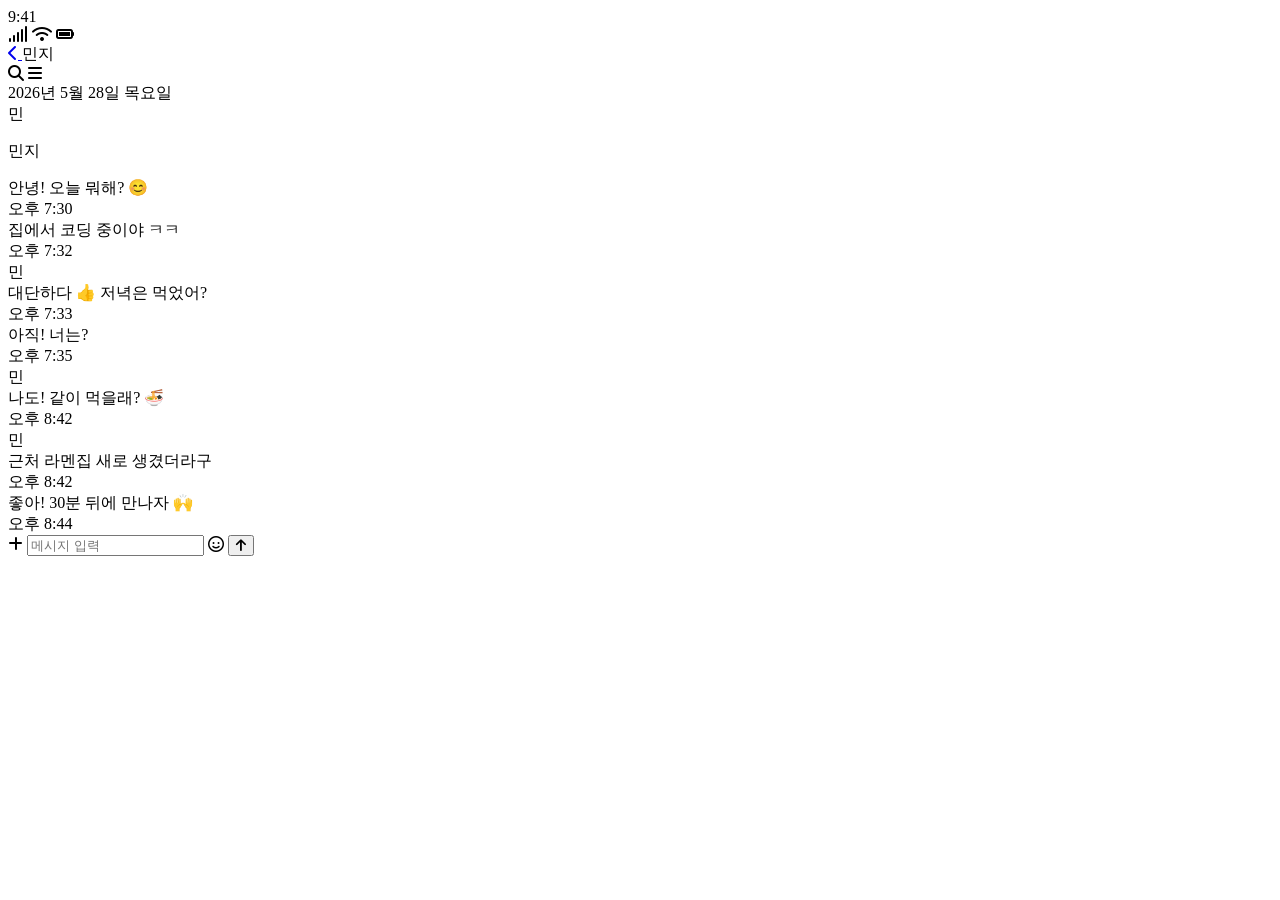
==== chat.html @ c6a9df2f "Add files via upload" ====
<!DOCTYPE html>
<html lang="ko">
<head>
  <meta charset="UTF-8" />
  <meta name="viewport" content="width=device-width, initial-scale=1.0" />
  <title>KakaoTalk - 민지</title>
  <link rel="stylesheet" href="https://cdnjs.cloudflare.com/ajax/libs/font-awesome/6.5.1/css/all.min.css" />
  <link rel="stylesheet" href="css/common.css" />
  <link rel="stylesheet" href="css/chat.css" />
</head>
<body>
  <div class="screen screen--yellow" style="padding-bottom: 0;">
    <header class="status-bar">
      <span>9:41</span>
      <div class="status-bar__icons">
        <i class="fa-solid fa-signal"></i>
        <i class="fa-solid fa-wifi"></i>
        <i class="fa-solid fa-battery-full"></i>
      </div>
    </header>

    <div class="chat-header">
      <a href="chats.html" class="chat-header__back">
        <i class="fa-solid fa-chevron-left"></i>
      </a>
      <span class="chat-header__title">민지</span>
      <div class="chat-header__icons">
        <i class="fa-solid fa-magnifying-glass"></i>
        <i class="fa-solid fa-bars"></i>
      </div>
    </div>

    <div class="chat-body">
      <div class="chat-date">2026년 5월 28일 목요일</div>

      <div class="msg msg--received">
        <div class="msg__avatar">민</div>
        <div class="msg__content">
          <p class="msg__name">민지</p>
          <div class="msg__bubble-wrap">
            <div class="msg__bubble">안녕! 오늘 뭐해? 😊</div>
            <span class="msg__time">오후 7:30</span>
          </div>
        </div>
      </div>

      <div class="msg msg--sent">
        <div class="msg__content">
          <div class="msg__bubble-wrap">
            <div class="msg__bubble">집에서 코딩 중이야 ㅋㅋ</div>
            <span class="msg__time">오후 7:32</span>
          </div>
        </div>
      </div>

      <div class="msg msg--received">
        <div class="msg__avatar">민</div>
        <div class="msg__content">
          <div class="msg__bubble-wrap">
            <div class="msg__bubble">대단하다 👍 저녁은 먹었어?</div>
            <span class="msg__time">오후 7:33</span>
          </div>
        </div>
      </div>

      <div class="msg msg--sent">
        <div class="msg__content">
          <div class="msg__bubble-wrap">
            <div class="msg__bubble">아직! 너는?</div>
            <span class="msg__time">오후 7:35</span>
          </div>
        </div>
      </div>

      <div class="msg msg--received">
        <div class="msg__avatar">민</div>
        <div class="msg__content">
          <div class="msg__bubble-wrap">
            <div class="msg__bubble">나도! 같이 먹을래? 🍜</div>
            <span class="msg__time">오후 8:42</span>
          </div>
        </div>
      </div>

      <div class="msg msg--received">
        <div class="msg__avatar">민</div>
        <div class="msg__content">
          <div class="msg__bubble-wrap">
            <div class="msg__bubble">근처 라멘집 새로 생겼더라구</div>
            <span class="msg__time">오후 8:42</span>
          </div>
        </div>
      </div>

      <div class="msg msg--sent">
        <div class="msg__content">
          <div class="msg__bubble-wrap">
            <div class="msg__bubble">좋아! 30분 뒤에 만나자 🙌</div>
            <span class="msg__time">오후 8:44</span>
          </div>
        </div>
      </div>
    </div>

    <div class="chat-input">
      <i class="fa-solid fa-plus chat-input__icon"></i>
      <input type="text" class="chat-input__field" placeholder="메시지 입력" />
      <i class="fa-regular fa-face-smile chat-input__icon"></i>
      <button class="chat-input__send">
        <i class="fa-solid fa-arrow-up"></i>
      </button>
    </div>
  </div>
</body>
</html>
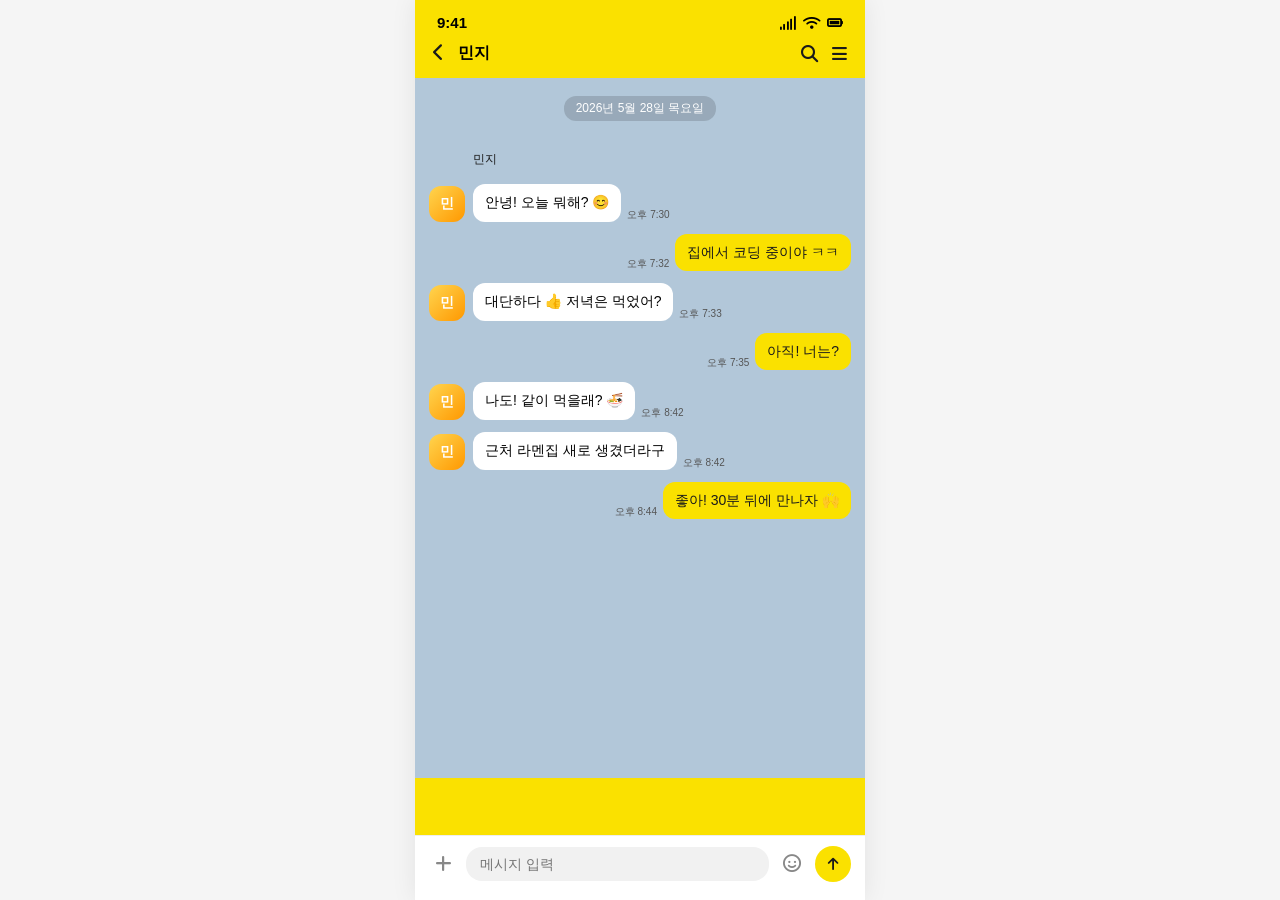
==== commit 6aff63c0: "Add files via upload" ====
--- a/chat.html
+++ b/chat.html
@@ -5,8 +5,8 @@
   <meta name="viewport" content="width=device-width, initial-scale=1.0" />
   <title>KakaoTalk - 민지</title>
   <link rel="stylesheet" href="https://cdnjs.cloudflare.com/ajax/libs/font-awesome/6.5.1/css/all.min.css" />
-  <link rel="stylesheet" href="css/common.css" />
-  <link rel="stylesheet" href="css/chat.css" />
+  <link rel="stylesheet" href="common.css" />
+  <link rel="stylesheet" href="chat.css" />
 </head>
 <body>
   <div class="screen screen--yellow" style="padding-bottom: 0;">
--- a/common.css
+++ b/common.css
@@ -0,0 +1,172 @@
+/* ============================================
+   Reset & Base
+   ============================================ */
+* {
+  box-sizing: border-box;
+}
+
+html, body {
+  margin: 0;
+  padding: 0;
+  font-family: -apple-system, BlinkMacSystemFont, "Apple SD Gothic Neo", "Pretendard",
+    "Segoe UI", "Roboto", "Noto Sans KR", sans-serif;
+  -webkit-font-smoothing: antialiased;
+  color: #000;
+  background-color: #fff;
+}
+
+a {
+  color: inherit;
+  text-decoration: none;
+}
+
+ul, ol {
+  list-style: none;
+  margin: 0;
+  padding: 0;
+}
+
+button {
+  font-family: inherit;
+  border: none;
+  background: none;
+  cursor: pointer;
+}
+
+input {
+  font-family: inherit;
+}
+
+img {
+  display: block;
+  max-width: 100%;
+}
+
+/* ============================================
+   Status Bar (상단 시간/배터리)
+   ============================================ */
+.status-bar {
+  display: flex;
+  justify-content: space-between;
+  align-items: center;
+  padding: 14px 22px 6px 22px;
+  font-size: 15px;
+  font-weight: 600;
+  background-color: transparent;
+}
+
+.status-bar__icons {
+  display: flex;
+  align-items: center;
+  gap: 6px;
+  font-size: 14px;
+}
+
+/* ============================================
+   Navigation Bar (하단 탭)
+   ============================================ */
+.nav-bar {
+  position: fixed;
+  bottom: 0;
+  left: 50%;
+  transform: translateX(-50%);
+  width: 100%;
+  max-width: 450px;
+  display: flex;
+  justify-content: space-around;
+  align-items: center;
+  padding: 14px 0 18px 0;
+  background-color: #fff;
+  border-top: 1px solid #f1f1f1;
+  z-index: 10;
+}
+
+.nav-bar a {
+  display: flex;
+  flex-direction: column;
+  align-items: center;
+  gap: 4px;
+  font-size: 11px;
+  color: #b3b3b3;
+  position: relative;
+}
+
+.nav-bar a i {
+  font-size: 22px;
+}
+
+.nav-bar a.active {
+  color: #000;
+}
+
+.nav-bar__badge {
+  position: absolute;
+  top: -4px;
+  right: -10px;
+  background-color: #ff3b30;
+  color: #fff;
+  border-radius: 10px;
+  font-size: 10px;
+  font-weight: 700;
+  padding: 1px 6px;
+  min-width: 16px;
+  text-align: center;
+}
+
+/* ============================================
+   Screen Container (페이지 공통 박스)
+   ============================================ */
+.screen {
+  min-height: 100vh;
+  padding-bottom: 80px; /* nav-bar 공간 */
+  background-color: #fff;
+}
+
+.screen--yellow {
+  background-color: #fae100;
+}
+
+/* ============================================
+   Section Header (페이지 상단 타이틀)
+   ============================================ */
+.section-header {
+  display: flex;
+  justify-content: space-between;
+  align-items: center;
+  padding: 14px 22px 18px 22px;
+}
+
+.section-header h1 {
+  font-size: 26px;
+  font-weight: 700;
+  margin: 0;
+}
+
+.section-header__icons {
+  display: flex;
+  align-items: center;
+  gap: 18px;
+  font-size: 19px;
+  color: #1a1a1a;
+}
+
+/* ============================================
+   큰 화면 방지: 모바일 사이즈로 고정
+   ============================================ */
+@media screen and (min-width: 451px) {
+  body {
+    background-color: #f5f5f5;
+  }
+
+  .screen {
+    max-width: 450px;
+    margin: 0 auto;
+    min-height: 100vh;
+    box-shadow: 0 0 24px rgba(0, 0, 0, 0.08);
+    background-clip: padding-box;
+  }
+
+  .nav-bar {
+    max-width: 450px;
+  }
+}
--- a/chat.css
+++ b/chat.css
@@ -0,0 +1,159 @@
+/* Chat Detail Page */
+.chat-header {
+  display: flex;
+  align-items: center;
+  gap: 14px;
+  padding: 6px 18px 14px 18px;
+  background-color: #fae100;
+}
+
+.chat-header__back {
+  font-size: 18px;
+  color: #1a1a1a;
+}
+
+.chat-header__title {
+  flex: 1;
+  font-size: 16px;
+  font-weight: 600;
+}
+
+.chat-header__icons {
+  display: flex;
+  gap: 14px;
+  font-size: 17px;
+  color: #1a1a1a;
+}
+
+.chat-body {
+  background-color: #b2c7d9;
+  min-height: calc(100vh - 200px);
+  padding: 18px 14px 80px 14px;
+  display: flex;
+  flex-direction: column;
+  gap: 12px;
+}
+
+.chat-date {
+  align-self: center;
+  background-color: rgba(0, 0, 0, 0.15);
+  color: #fff;
+  padding: 4px 12px;
+  border-radius: 12px;
+  font-size: 12px;
+  margin-bottom: 6px;
+}
+
+.msg {
+  display: flex;
+  align-items: flex-end;
+  gap: 8px;
+  max-width: 80%;
+}
+
+.msg--received {
+  align-self: flex-start;
+}
+
+.msg--sent {
+  align-self: flex-end;
+  flex-direction: row-reverse;
+}
+
+.msg__avatar {
+  width: 36px;
+  height: 36px;
+  border-radius: 12px;
+  background: linear-gradient(135deg, #ffd54f, #ff9800);
+  display: flex;
+  align-items: center;
+  justify-content: center;
+  color: #fff;
+  font-weight: 700;
+  font-size: 14px;
+  flex-shrink: 0;
+}
+
+.msg__content {
+  display: flex;
+  flex-direction: column;
+  gap: 4px;
+}
+
+.msg__name {
+  font-size: 12px;
+  color: #1a1a1a;
+}
+
+.msg__bubble-wrap {
+  display: flex;
+  align-items: flex-end;
+  gap: 6px;
+}
+
+.msg--sent .msg__bubble-wrap {
+  flex-direction: row-reverse;
+}
+
+.msg__bubble {
+  background-color: #fff;
+  padding: 9px 12px;
+  border-radius: 12px;
+  font-size: 14px;
+  line-height: 1.4;
+  word-break: break-word;
+}
+
+.msg--sent .msg__bubble {
+  background-color: #fae100;
+  color: #1a1a1a;
+}
+
+.msg__time {
+  font-size: 10px;
+  color: #555;
+  white-space: nowrap;
+}
+
+.chat-input {
+  position: fixed;
+  bottom: 0;
+  left: 50%;
+  transform: translateX(-50%);
+  width: 100%;
+  max-width: 450px;
+  display: flex;
+  align-items: center;
+  gap: 8px;
+  padding: 10px 14px 18px 14px;
+  background-color: #fff;
+  border-top: 1px solid #eee;
+}
+
+.chat-input__icon {
+  font-size: 18px;
+  color: #888;
+  padding: 6px;
+}
+
+.chat-input__field {
+  flex: 1;
+  background-color: #f1f1f1;
+  border-radius: 16px;
+  padding: 9px 14px;
+  font-size: 14px;
+  border: none;
+  outline: none;
+}
+
+.chat-input__send {
+  background-color: #fae100;
+  width: 36px;
+  height: 36px;
+  border-radius: 50%;
+  display: flex;
+  align-items: center;
+  justify-content: center;
+  color: #1a1a1a;
+  font-size: 14px;
+}
